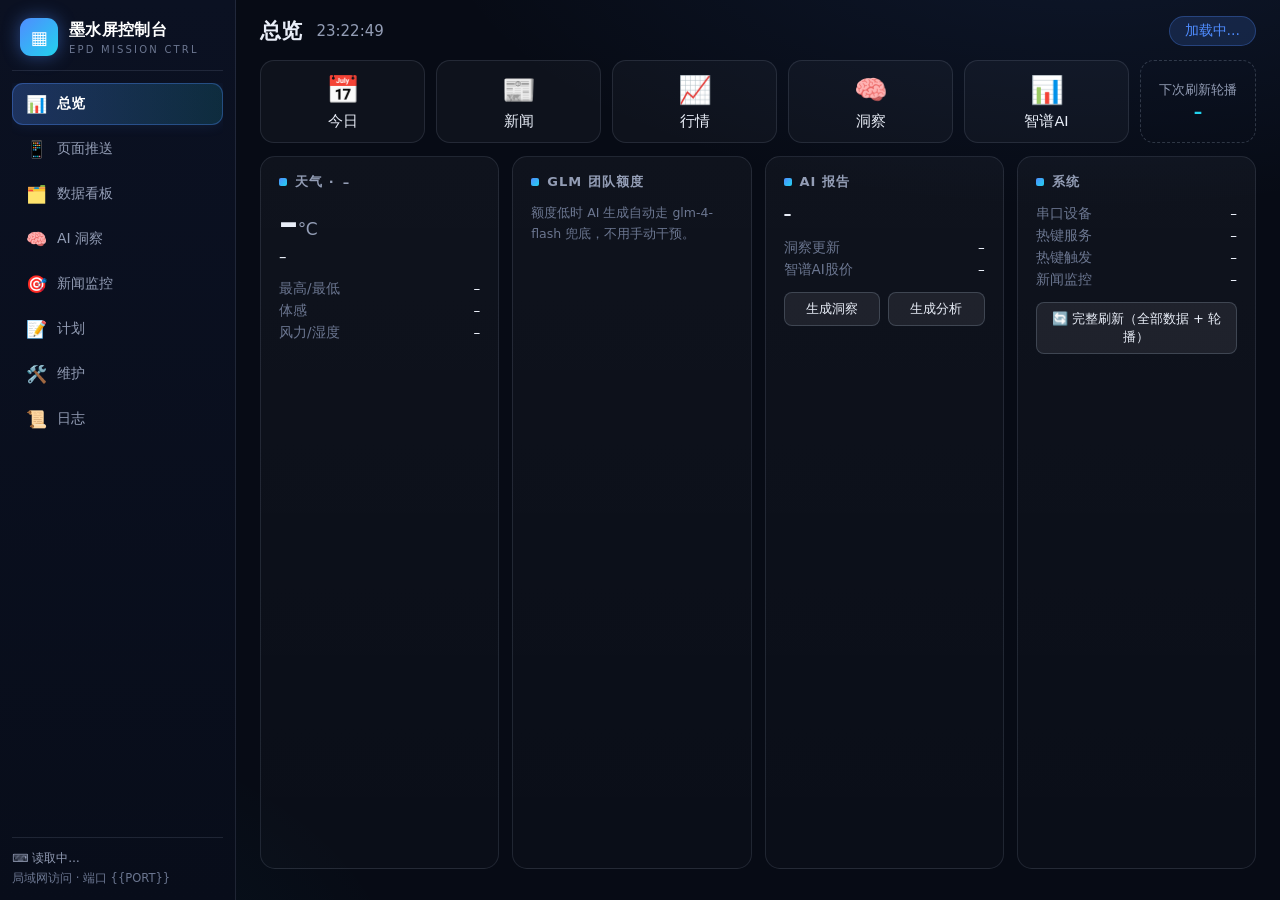
==== dashboard_serial_landscape/web/index.html @ b27498fb "Add 800x480 landscape variant (unified typography, flow-layout insight page, dual-chart stock page, " ====
<!DOCTYPE html>
<html lang="zh-CN">
<head>
<meta charset="utf-8">
<meta name="viewport" content="width=device-width, initial-scale=1">
<meta name="color-scheme" content="dark">
<title>墨水屏控制台</title>
<style>
:root {
  --bg0:#070b15; --bg1:#0d1322; --bg2:#121a2e; --bg3:#18223c;
  --line:rgba(148,163,184,.16); --line2:rgba(148,163,184,.28);
  --ink:#e9eef8; --muted:#939db5; --dim:#6b7690;
  --acc:#4f8cff; --acc2:#22d3ee; --acc-soft:rgba(79,140,255,.16);
  --ok:#34d399; --ok-soft:rgba(52,211,153,.14);
  --warn:#fbbf24; --warn-soft:rgba(251,191,36,.13);
  --bad:#f87171; --bad-soft:rgba(248,113,113,.14);
  --up:#f87171; --down:#34d399;
  --grad:linear-gradient(135deg,#4f8cff,#22d3ee);
  font-size:15px;
}
* { box-sizing:border-box; }
html, body { height:100%; }
body { margin:0; display:flex; overflow:hidden; font-family:system-ui,-apple-system,"PingFang SC","Microsoft YaHei",sans-serif; background:
  radial-gradient(1100px 500px at 85% -10%, rgba(79,140,255,.10), transparent 60%),
  radial-gradient(900px 500px at -10% 110%, rgba(34,211,238,.07), transparent 60%), var(--bg0);
  color:var(--ink); }

/* ── 左侧导航 ─────────────────────────── */
.sidebar { width:236px; flex:none; background:linear-gradient(180deg,#0b1122 0%,#080d1a 100%); border-right:1px solid var(--line); display:flex; flex-direction:column; padding:16px 12px 12px; }
.brand { display:flex; align-items:center; gap:11px; padding:2px 8px 14px; border-bottom:1px solid var(--line); }
.brand .logo { width:38px; height:38px; flex:none; border-radius:11px; background:var(--grad); display:flex; align-items:center; justify-content:center; font-size:18px; color:#fff; box-shadow:0 0 18px rgba(79,140,255,.45); }
.brand h1 { font-size:16px; margin:0; color:#fff; letter-spacing:.02em; }
.brand-sub { font-size:10px; color:var(--dim); letter-spacing:.22em; margin-top:3px; }
.nav { flex:1; display:flex; flex-direction:column; gap:3px; margin-top:12px; overflow-y:auto; }
.nav-item { display:flex; align-items:center; gap:10px; width:100%; padding:11px 13px; border:none; border-radius:11px; background:transparent; color:var(--muted); font-size:14px; cursor:pointer; text-align:left; font-family:inherit; transition:background .15s, color .15s; }
.nav-item .ico { font-size:17px; width:22px; text-align:center; flex:none; }
.nav-item:hover { background:rgba(255,255,255,.06); color:#fff; }
.nav-item.active { background:linear-gradient(90deg,rgba(79,140,255,.28),rgba(34,211,238,.14)); color:#fff; font-weight:600; box-shadow:inset 0 0 0 1px rgba(79,140,255,.35), 0 0 14px rgba(79,140,255,.12); }
.dot { width:8px; height:8px; border-radius:50%; background:var(--warn); margin-left:auto; flex:none; display:none; box-shadow:0 0 8px rgba(251,191,36,.8); }
.dot.on { display:inline-block; }
.side-foot { border-top:1px solid var(--line); padding-top:10px; margin-top:10px; font-size:11.5px; color:var(--muted); line-height:1.75; }
.side-foot b { color:var(--ok); font-weight:600; }
.side-foot .dim { color:var(--dim); }

/* ── 右侧主区 ─────────────────────────── */
.main { flex:1; min-width:0; display:flex; flex-direction:column; padding:16px 24px 18px; }
.topbar { display:flex; align-items:center; gap:14px; margin-bottom:14px; }
.crumb { font-size:21px; font-weight:700; letter-spacing:.01em; }
#clock { font-size:15px; color:var(--muted); font-variant-numeric:tabular-nums; }
#status { margin-left:auto; padding:5px 15px; border-radius:999px; background:var(--acc-soft); color:var(--acc); font-size:13.5px; white-space:nowrap; border:1px solid rgba(79,140,255,.3); }
#status.busy { background:var(--warn-soft); color:var(--warn); border-color:rgba(251,191,36,.35); }
#status.ok { background:var(--ok-soft); color:var(--ok); border-color:rgba(52,211,153,.35); }
#status.bad { background:var(--bad-soft); color:var(--bad); border-color:rgba(248,113,113,.35); }
.panel { display:none; flex:1; min-height:0; flex-direction:column; gap:13px; }
.panel.active { display:flex; animation:fade .18s ease; }
@keyframes fade { from { opacity:0; transform:translateY(4px); } to { opacity:1; } }
.panel-desc { margin:0 0 -4px; font-size:13px; color:var(--muted); }

/* ── 卡片 ─────────────────────────────── */
.card { background:linear-gradient(180deg,rgba(255,255,255,.035),rgba(255,255,255,.015)); border:1px solid var(--line); border-radius:15px; padding:16px 18px; }
.card.grow { flex:1; min-height:0; display:flex; flex-direction:column; }
.card-title { font-size:13px; font-weight:700; color:var(--muted); margin:0 0 12px; letter-spacing:.08em; display:flex; align-items:center; gap:8px; }
.card-title::before { content:""; width:8px; height:8px; border-radius:2px; background:var(--grad); flex:none; }
.card-title .right { margin-left:auto; font-weight:400; letter-spacing:0; color:var(--dim); font-size:12px; }
.grid2 { display:grid; grid-template-columns:1fr 1fr; gap:13px; }
.grid3 { display:grid; grid-template-columns:repeat(3,1fr); gap:13px; }
.grid4 { display:grid; grid-template-columns:repeat(4,1fr); gap:13px; }
.grow-row { flex:1; min-height:0; display:grid; gap:13px; }

/* ── 按钮 ─────────────────────────────── */
button { border:none; border-radius:10px; padding:10px 15px; font-size:14px; cursor:pointer; background:var(--acc); color:#fff; font-family:inherit; transition:filter .15s, transform .05s; }
button:hover { filter:brightness(1.12); }
button:active { transform:translateY(1px); }
button.ghost { background:rgba(255,255,255,.07); color:var(--ink); border:1px solid var(--line2); }
button.ghost:hover { background:rgba(255,255,255,.12); }
button.warn { background:var(--warn-soft); color:var(--warn); border:1px solid rgba(251,191,36,.3); }
button:disabled { opacity:.4; cursor:not-allowed; filter:none; transform:none; }
.btn-sm { padding:7px 11px; font-size:13px; border-radius:8px; }
.row { display:flex; flex-wrap:wrap; align-items:center; gap:8px; }
.row > button { flex:1 1 auto; }
.row .push { flex:0 0 auto; margin-left:auto; }
.full { width:100%; }
.hint { font-size:12.5px; color:var(--dim); margin-top:10px; line-height:1.65; }

/* ── 页面磁贴 ─────────────────────────── */
.pages { display:grid; grid-template-columns:repeat(5,1fr); gap:11px; }
.page-btn { display:flex; flex-direction:column; align-items:center; gap:6px; padding:16px 8px 13px; border:1px solid var(--line); border-radius:14px; background:rgba(255,255,255,.03); color:var(--ink); font-size:14.5px; cursor:pointer; font-family:inherit; transition:border-color .15s, background .15s, box-shadow .2s; }
.page-btn .ico { font-size:27px; }
.page-btn:hover { border-color:rgba(79,140,255,.55); }
.page-btn.active { border-color:transparent; background:linear-gradient(160deg,rgba(79,140,255,.25),rgba(34,211,238,.10)); box-shadow:inset 0 0 0 1.5px rgba(79,140,255,.6), 0 0 18px rgba(79,140,255,.15); font-weight:600; }
.page-btn .now { font-size:10.5px; color:var(--acc2); font-weight:700; letter-spacing:.15em; display:none; }
.page-btn.active .now { display:block; }

/* 横版磁贴 */
.lgrid { display:grid; grid-template-columns:repeat(6,1fr); gap:10px; }
.ltile { border:1px solid var(--line); border-radius:12px; padding:11px 10px 12px; display:flex; flex-direction:column; gap:8px; align-items:center; background:rgba(255,255,255,.03); }
.ltile .lt { font-size:14px; font-weight:600; }
.ltile .lt small { display:block; font-size:11px; color:var(--dim); font-weight:400; margin-top:2px; }
.ltile .lb { display:flex; gap:6px; width:100%; }
.ltile .lb button { flex:1; padding:6px 4px; font-size:12px; border-radius:7px; min-width:0; }

/* ── 数据组件 ─────────────────────────── */
.bignum { font-size:38px; font-weight:700; line-height:1; font-variant-numeric:tabular-nums; letter-spacing:-.01em; }
.bignum small { font-size:17px; color:var(--muted); font-weight:500; }
.kv { display:grid; grid-template-columns:auto 1fr; gap:4px 14px; font-size:13.5px; }
.kv dt { color:var(--dim); }
.kv dd { margin:0; text-align:right; font-variant-numeric:tabular-nums; }
.pct-up { color:var(--up); } .pct-down { color:var(--down); } .pct-flat { color:var(--muted); }
.bar { height:9px; border-radius:99px; background:rgba(255,255,255,.07); overflow:hidden; }
.bar i { display:block; height:100%; border-radius:99px; background:var(--grad); transition:width .5s ease; }
.bar.warn i { background:linear-gradient(90deg,#fbbf24,#f87171); }
.bar.ok i { background:linear-gradient(90deg,#34d399,#22d3ee); }
.chip { display:inline-flex; align-items:center; gap:5px; padding:3px 10px; border-radius:999px; background:var(--acc-soft); color:var(--acc); font-size:12px; border:1px solid rgba(79,140,255,.25); }
.chip.warn { background:var(--warn-soft); color:var(--warn); border-color:rgba(251,191,36,.25); }
.chip.ok { background:var(--ok-soft); color:var(--ok); border-color:rgba(52,211,153,.25); }
.chip.bad { background:var(--bad-soft); color:var(--bad); border-color:rgba(248,113,113,.25); }
.chip.dim { background:rgba(255,255,255,.05); color:var(--muted); border-color:var(--line); }

/* 表格 */
table { width:100%; border-collapse:collapse; font-size:14px; }
th { text-align:right; font-size:11.5px; color:var(--dim); font-weight:600; letter-spacing:.08em; padding:4px 8px; border-bottom:1px solid var(--line); }
th:first-child, td:first-child { text-align:left; }
td { padding:6.5px 8px; text-align:right; font-variant-numeric:tabular-nums; border-bottom:1px solid rgba(148,163,184,.07); }
tr:last-child td { border-bottom:none; }
td .mkt { font-size:10.5px; color:var(--dim); margin-left:5px; }

/* 新闻列 */
.news-grid { display:grid; grid-template-columns:repeat(3,1fr); gap:13px; }
.news-col h4 { margin:0 0 8px; font-size:14px; display:flex; align-items:baseline; gap:8px; }
.news-col h4 .src { font-size:11px; color:var(--dim); font-weight:400; overflow:hidden; text-overflow:ellipsis; white-space:nowrap; }
.news-item { padding:8px 10px; border-radius:10px; border:1px solid transparent; margin-bottom:6px; }
.news-item .t { font-size:13.5px; line-height:1.5; }
.news-item .s { font-size:12px; color:var(--dim); line-height:1.5; margin-top:3px; display:-webkit-box; -webkit-line-clamp:2; -webkit-box-orient:vertical; overflow:hidden; }
.news-item.pin { border-color:rgba(251,191,36,.4); background:var(--warn-soft); }
.news-item.pin .badge { display:inline-block; font-size:10.5px; background:var(--warn); color:#3b2b00; border-radius:5px; padding:1px 6px; margin-right:6px; font-weight:700; }

/* 图表 */
canvas { width:100%; display:block; }
.chart-box { background:rgba(0,0,0,.18); border:1px solid var(--line); border-radius:12px; padding:12px 12px 6px; }

/* 天气逐日 */
.days { display:grid; grid-template-columns:repeat(5,1fr); gap:8px; }
.day { text-align:center; padding:10px 4px; border-radius:11px; background:rgba(255,255,255,.04); border:1px solid var(--line); font-size:13px; }
.day .dl { color:var(--muted); font-size:12px; }
.day .dh { font-weight:700; margin-top:4px; }
.day .dlo { color:var(--dim); }
.day .dp { font-size:11.5px; color:var(--acc2); margin-top:3px; }

/* 洞察 */
.topic-chips { display:flex; flex-wrap:wrap; gap:6px; }
.topic-chips .chip { cursor:pointer; }
pre.report { flex:1; min-height:120px; overflow-y:auto; margin:10px 0 0; padding:14px 16px; border:1px solid var(--line); border-radius:12px; background:rgba(0,0,0,.2); color:var(--ink); font-family:inherit; font-size:14.5px; line-height:1.85; white-space:pre-wrap; }
.arch-list { display:flex; flex-direction:column; gap:4px; max-height:260px; overflow-y:auto; }
.arch-item { text-align:left; border:none; background:transparent; color:var(--muted); font-size:13px; padding:7px 10px; border-radius:8px; cursor:pointer; font-family:inherit; display:flex; justify-content:space-between; gap:8px; }
.arch-item:hover { background:rgba(255,255,255,.07); color:#fff; }
.arch-item.sel { background:var(--acc-soft); color:var(--acc); }
.arch-item .mt { color:var(--dim); font-size:11.5px; flex:none; }

/* 表单 */
label { font-size:13px; color:var(--muted); }
input[type=text], select { padding:9px 11px; border:1px solid var(--line2); border-radius:9px; font-size:14px; background:rgba(0,0,0,.25); color:var(--ink); font-family:inherit; width:100%; }
input[type=text]:focus, select:focus { outline:none; border-color:var(--acc); box-shadow:0 0 0 3px rgba(79,140,255,.15); }
select { min-width:90px; width:auto; }
.form-grid { display:grid; grid-template-columns:1fr 1fr; gap:12px; }
.form-item { display:flex; flex-direction:column; gap:6px; }
.form-item.span2 { grid-column:span 2; }
#planInputs { margin-top:12px; display:grid; gap:9px; }
#planInputs .item { display:flex; align-items:center; gap:10px; }
#planInputs .item span { min-width:52px; font-size:13.5px; color:var(--muted); flex:none; }
#planInputs input { flex:1; min-width:0; width:auto; }
.chk { display:flex; align-items:center; gap:8px; font-size:13.5px; color:var(--muted); cursor:pointer; }
.chk input { width:16px; height:16px; accent-color:var(--acc); }

/* 预览图 */
#preview, #imgPage6, #imgLandscape { display:none; max-width:100%; max-height:46vh; margin:12px auto 0; border:1px solid var(--line2); border-radius:12px; box-shadow:0 6px 24px rgba(0,0,0,.5); cursor:zoom-in; }

/* 日志 */
#log { flex:1; min-height:0; overflow-y:auto; background:#05080f; color:#a8b6cf; font-family:Consolas,Menlo,monospace; font-size:13px; padding:13px; border-radius:12px; border:1px solid var(--line); white-space:pre-wrap; word-break:break-all; line-height:1.6; }

/* 总览专属 */
.dash-top { display:grid; grid-template-columns:repeat(5,1fr) auto; gap:11px; align-items:stretch; }
.dash-top .page-btn { padding:13px 6px 11px; }
.next-chip { display:flex; flex-direction:column; justify-content:center; align-items:center; gap:3px; padding:0 18px; border:1px dashed var(--line2); border-radius:14px; color:var(--muted); font-size:12.5px; }
.next-chip b { font-size:17px; color:var(--acc2); }
.fresh-row { display:grid; grid-template-columns:repeat(5,1fr); gap:11px; }
.fresh { padding:10px 13px; border-radius:12px; background:rgba(255,255,255,.03); border:1px solid var(--line); }
.fresh .fl { display:flex; justify-content:space-between; font-size:12.5px; color:var(--muted); margin-bottom:7px; }
.fresh .fl b { font-variant-numeric:tabular-nums; font-weight:600; }
.fresh .fa { font-size:11px; color:var(--dim); margin-top:6px; }

/* 窄屏 */
@media (max-width:900px) {
  body { flex-direction:column; overflow:auto; height:auto; min-height:100vh; }
  .sidebar { width:auto; flex-direction:row; align-items:center; gap:8px; padding:10px 12px; }
  .brand { border:none; padding:0; }
  .brand-sub, .side-foot { display:none; }
  .nav { flex-direction:row; overflow-x:auto; margin:0; flex:1; gap:6px; }
  .nav-item { white-space:nowrap; padding:9px 12px; width:auto; }
  .main { padding:12px; overflow:visible; }
  .panel { flex:none; }
  #clock { display:none; }
  .grid4, .grid3, .grid2, .news-grid, .form-grid, .fresh-row { grid-template-columns:1fr 1fr; }
  .dash-top { grid-template-columns:repeat(3,1fr); }
  .pages { grid-template-columns:repeat(3,1fr); }
  .lgrid { grid-template-columns:repeat(3,1fr); }
  #log { height:260px; flex:none; }
}
</style>
</head>
<body>
<aside class="sidebar">
  <div class="brand">
    <span class="logo">▦</span>
    <div>
      <h1>墨水屏控制台</h1>
      <div class="brand-sub">EPD MISSION CTRL</div>
    </div>
  </div>
  <nav class="nav">
    <button class="nav-item active" data-panel="dash" onclick="showPanel('dash')"><span class="ico">📊</span>总览<span class="dot" id="dot-dash"></span></button>
    <button class="nav-item" data-panel="pages" onclick="showPanel('pages')"><span class="ico">📱</span>页面推送<span class="dot" id="dot-pages"></span></button>
    <button class="nav-item" data-panel="data" onclick="showPanel('data')"><span class="ico">🗂️</span>数据看板<span class="dot" id="dot-data"></span></button>
    <button class="nav-item" data-panel="insight" onclick="showPanel('insight')"><span class="ico">🧠</span>AI 洞察<span class="dot" id="dot-insight"></span></button>
    <button class="nav-item" data-panel="monitor" onclick="showPanel('monitor')"><span class="ico">🎯</span>新闻监控<span class="dot" id="dot-monitor"></span></button>
    <button class="nav-item" data-panel="plans" onclick="showPanel('plans')"><span class="ico">📝</span>计划<span class="dot" id="dot-plans"></span></button>
    <button class="nav-item" data-panel="maint" onclick="showPanel('maint')"><span class="ico">🛠️</span>维护<span class="dot" id="dot-maint"></span></button>
    <button class="nav-item" data-panel="logs" onclick="showPanel('logs')"><span class="ico">📜</span>日志<span class="dot" id="dot-logs"></span></button>
  </nav>
  <div class="side-foot">
    <div>⌨️ <span id="hotkeyStatus">读取中…</span></div>
    <div class="dim">局域网访问 · 端口 {{PORT}}</div>
  </div>
</aside>

<main class="main">
  <div class="topbar">
    <div class="crumb" id="crumb">总览</div>
    <span id="clock">--:--:--</span>
    <span id="status">加载中…</span>
  </div>

  <!-- ═══ 总览 ═══ -->
  <section class="panel active" id="panel-dash">
    <div class="dash-top">
      <button class="page-btn" data-page="1" onclick="run('page1')"><span class="ico">📅</span>今日<span class="now">● 当前</span></button>
      <button class="page-btn" data-page="2" onclick="run('page2')"><span class="ico">📰</span>新闻<span class="now">● 当前</span></button>
      <button class="page-btn" data-page="3" onclick="run('page3')"><span class="ico">📈</span>行情<span class="now">● 当前</span></button>
      <button class="page-btn" data-page="4" onclick="run('page4')"><span class="ico">🧠</span>洞察<span class="now">● 当前</span></button>
      <button class="page-btn" data-page="5" onclick="run('page5')"><span class="ico">📊</span>智谱AI<span class="now">● 当前</span></button>
      <div class="next-chip">下次刷新轮播<b id="ovNext">–</b></div>
    </div>

    <div class="grow-row" style="grid-template-columns:repeat(4,1fr);">
      <div class="card">
        <div class="card-title">天气 · <span id="ovCity">–</span><span class="right" id="ovWxUpdated"></span></div>
        <div class="bignum" id="ovTemp">–<small>°C</small></div>
        <div style="margin:7px 0 10px; font-size:15px;" id="ovDesc">–</div>
        <dl class="kv">
          <dt>最高/最低</dt><dd id="ovHL">–</dd>
          <dt>体感</dt><dd id="ovFeels">–</dd>
          <dt>风力/湿度</dt><dd id="ovWind">–</dd>
        </dl>
        <div id="ovAlert" style="display:none; margin-top:10px;" class="chip warn">⚠ 预警</div>
      </div>
      <div class="card">
        <div class="card-title">GLM 团队额度<span class="right" id="ovGlmLevel"></span></div>
        <div id="ovQuotas"></div>
        <div class="hint" style="margin-top:12px;">额度低时 AI 生成自动走 glm-4-flash 兜底，不用手动干预。</div>
      </div>
      <div class="card">
        <div class="card-title">AI 报告</div>
        <div style="font-size:16px; font-weight:700; line-height:1.4;" id="ovTopic">–</div>
        <div style="margin:6px 0 10px;" id="ovDomain"></div>
        <dl class="kv">
          <dt>洞察更新</dt><dd id="ovInsUpdated">–</dd>
          <dt>智谱AI股价</dt><dd id="ovStock">–</dd>
        </dl>
        <div class="row" style="margin-top:12px;">
          <button class="ghost btn-sm" onclick="run('analysis')">生成洞察</button>
          <button class="ghost btn-sm" onclick="run('stock')">生成分析</button>
        </div>
      </div>
      <div class="card">
        <div class="card-title">系统</div>
        <dl class="kv">
          <dt>串口设备</dt><dd id="ovSerial">–</dd>
          <dt>热键服务</dt><dd id="ovHotkey">–</dd>
          <dt>热键触发</dt><dd id="ovHotkeyCnt">–</dd>
          <dt>新闻监控</dt><dd id="ovTask">–</dd>
        </dl>
        <div class="row" style="margin-top:12px;">
          <button class="ghost btn-sm full" onclick="run('refresh')">🔄 完整刷新（全部数据 + 轮播）</button>
        </div>
      </div>
    </div>

    <div class="fresh-row" id="ovFresh"></div>
  </section>

  <!-- ═══ 页面推送 ═══ -->
  <section class="panel" id="panel-pages">
    <p class="panel-desc">点击推送到墨水屏（横版 800×480 五页轮播），蓝色高亮为屏幕当前页。</p>
    <div class="card">
      <div class="card-title">横版 · 800×480 五页轮播</div>
      <div class="pages">
        <button class="page-btn" data-page="1" onclick="run('page1')"><span class="ico">📅</span>今日<span class="now">● 当前</span></button>
        <button class="page-btn" data-page="2" onclick="run('page2')"><span class="ico">📰</span>新闻<span class="now">● 当前</span></button>
        <button class="page-btn" data-page="3" onclick="run('page3')"><span class="ico">📈</span>行情<span class="now">● 当前</span></button>
        <button class="page-btn" data-page="4" onclick="run('page4')"><span class="ico">🧠</span>洞察<span class="now">● 当前</span></button>
        <button class="page-btn" data-page="5" onclick="run('page5')"><span class="ico">📊</span>智谱AI<span class="now">● 当前</span></button>
      </div>
      <div class="row" style="margin-top:12px;">
        <button class="ghost" onclick="run('page' + curPage, true)">⚡ 强制联网刷新当前页</button>
        <button onclick="run('switch_portrait')">↔️ 一键切换到竖版运营</button>
      </div>
      <div class="hint">切页优先用缓存秒出（行情盘中 3 分钟 / 新闻 10 分钟 / 天气 30 分钟内视为新鲜）；快捷键 M1–M5、F13–F17 或 Ctrl+Alt+1–5（需本页面获得焦点）。切换竖版会同时改计划任务与开机自启，切换后本控制台自动重启为竖版。</div>
    </div>
  </section>

  <!-- ═══ 数据看板 ═══ -->
  <section class="panel" id="panel-data">
    <div class="row" style="margin:0">
      <p class="panel-desc" style="margin:0">屏幕上每页背后的实时数据（本地缓存，随刷新任务更新）</p>
      <button class="ghost btn-sm push" onclick="fetchData(true)">↻ 重新加载</button>
    </div>
    <div class="grid2" style="grid-template-columns:5fr 7fr;">
      <div class="card">
        <div class="card-title">天气详情 · <span id="dCity">–</span><span class="right" id="dWxUpdated"></span></div>
        <div class="row" style="align-items:baseline; gap:14px;">
          <div class="bignum" id="dTemp">–<small>°C</small></div>
          <div style="font-size:16px;" id="dDesc">–</div>
        </div>
        <dl class="kv" style="margin-top:10px;">
          <dt>最高/最低</dt><dd id="dHL">–</dd>
          <dt>体感</dt><dd id="dFeels">–</dd>
          <dt>风力</dt><dd id="dWind">–</dd>
          <dt>湿度</dt><dd id="dHum">–</dd>
          <dt>气压</dt><dd id="dPres">–</dd>
          <dt>日出/日落</dt><dd id="dSun">–</dd>
          <dt>月相</dt><dd id="dMoon">–</dd>
        </dl>
        <div class="chart-box" style="margin-top:12px;"><canvas id="cvHourly" height="150"></canvas></div>
        <div class="days" id="dDays" style="margin-top:12px;"></div>
      </div>
      <div class="card" style="display:flex; flex-direction:column;">
        <div class="card-title">智谱AI · 港股 2513 分时<span class="right" id="dIntraUpdated"></span></div>
        <div class="row" style="margin:0 0 8px; gap:16px; font-size:14px;">
          <span>现价 <b id="dIntraLast" style="font-size:17px;">–</b></span>
          <span id="dIntraChg">–</span>
          <span style="color:var(--dim);">昨收 <span id="dPrevClose">–</span></span>
        </div>
        <div class="chart-box" style="flex:1; display:flex; align-items:stretch;"><canvas id="cvIntraday" height="300" style="flex:1;"></canvas></div>
        <div class="hint" id="dIntraMeta"></div>
      </div>
    </div>
    <div class="grid2">
      <div class="card">
        <div class="card-title">自选与指数<span class="right" id="dMktUpdated"></span></div>
        <table id="dWatch"></table>
        <div style="height:10px;"></div>
        <table id="dRef"></table>
        <div id="dSectors" style="margin-top:12px;"></div>
      </div>
      <div class="card">
        <div class="card-title">新闻三栏 · 标题 + AI 摘要<span class="right" id="dNewsUpdated"></span></div>
        <div class="news-grid" id="dNews" style="grid-template-columns:1fr; max-height:340px; overflow-y:auto;"></div>
      </div>
    </div>
  </section>

  <!-- ═══ AI 洞察 ═══ -->
  <section class="panel" id="panel-insight">
    <p class="panel-desc">页4 认知洞察 + 页5 智谱AI 分析；每次触发按领域轮换新主题，历史主题自动去重并归档到 Obsidian。</p>
    <div class="grid2" style="grid-template-columns:7fr 5fr;">
      <div class="card grow">
        <div class="card-title">页4 · 当前洞察<span class="right" id="p4Updated"></span></div>
        <div id="page4Topic" style="font-size:16px; font-weight:700;">读取中…</div>
        <div id="page4Meta" style="display:flex; flex-wrap:wrap; gap:6px; margin:8px 0;"></div>
        <div id="page4Recent" style="color:var(--muted); font-size:12.5px; line-height:1.6;"></div>
        <div class="row" style="margin-top:10px;">
          <button class="ghost btn-sm" onclick="run('preview_page4')">仅预览</button>
          <button class="btn-sm" onclick="run('page4')">切到页4</button>
          <button class="ghost btn-sm" onclick="run('analysis')">重新生成并推送</button>
        </div>
        <pre class="report" id="page4Report"></pre>
      </div>
      <div style="display:flex; flex-direction:column; gap:13px; min-height:0;">
        <div class="card">
          <div class="card-title">页5 · 智谱AI 分析<span class="right" id="p5Updated"></span></div>
          <div class="row" style="margin:0 0 8px; gap:10px;">
            <span style="font-size:15px;">股价 <b id="p5Price">–</b></span>
            <span id="p5Pct">–</span>
            <span id="p5Stale" class="chip dim" style="display:none;">收盘后</span>
          </div>
          <pre class="report" id="p5Report" style="max-height:210px; min-height:80px;"></pre>
          <div class="row" style="margin-top:10px;">
            <button class="ghost btn-sm full" onclick="run('stock')">重新生成并推送（约 1–3 分钟）</button>
          </div>
        </div>
        <div class="card grow">
          <div class="card-title">Obsidian 归档<span class="right" id="archCount"></span></div>
          <div class="arch-list" id="archList"></div>
          <pre class="report" id="archContent" style="max-height:200px; display:none;"></pre>
        </div>
      </div>
    </div>
  </section>

  <!-- ═══ 新闻监控 ═══ -->
  <section class="panel" id="panel-monitor">
    <p class="panel-desc">盯梢某条新闻：每次新闻刷新时按搜索词抓取 Google News，标题命中规则即置顶到指定栏目并打角标，轮出后粘性保留，直到停用。</p>
    <div class="grid2">
      <div class="card">
        <div class="card-title">当前任务</div>
        <div id="mtStatus"></div>
        <div class="hint">典型用法：发布会前填「搜索词 = 机型名，匹配正则 = 型号，要求价格 = 勾选」，售价官宣后自动置顶打「价」角标。停用后重新保存即可复用上次的命中。</div>
      </div>
      <div class="card">
        <div class="card-title">配置</div>
        <div class="form-grid">
          <div class="form-item span2"><label>搜索词（Google News query）</label><input type="text" id="mtQuery" placeholder="如：华为 Pura X View 售价 when:1d"></div>
          <div class="form-item"><label>标题匹配正则（IGNORECASE）</label><input type="text" id="mtMatch" placeholder="如：pura\s*x\s*view"></div>
          <div class="form-item"><label>角标字（≤4 字）</label><input type="text" id="mtBadge" value="价" maxlength="4"></div>
          <div class="form-item"><label>置顶栏目</label><select id="mtBand"><option value="domestic">国内</option><option value="international">国际</option><option value="ai">AI</option></select></div>
          <div class="form-item" style="justify-content:flex-end;"><label>命中判定</label><label class="chk"><input type="checkbox" id="mtPrice" checked>标题须含真实价格</label></div>
        </div>
        <div class="row" style="margin-top:14px;">
          <button onclick="saveTask()">启用并保存</button>
          <button class="warn" onclick="stopTask()">停用任务</button>
        </div>
        <div class="hint">猜价/爆料/传闻类标题（“猜”“曝”“疑似”）会被自动排除——只要官方口径。</div>
      </div>
    </div>
  </section>

  <!-- ═══ 计划 ═══ -->
  <section class="panel" id="panel-plans">
    <p class="panel-desc">推送到页1「今日」看板的计划栏，最多 5 条，分号分隔多条内容。</p>
    <div class="card">
      <div class="card-title">计划列表</div>
      <div class="row">
        <label>数量</label>
        <select id="planCount" onchange="showPlanInputs()">
          <option>1</option><option>2</option><option>3</option><option>4</option><option>5</option>
        </select>
        <button class="push" onclick="submitPlans()">提交并推送</button>
      </div>
      <div id="planInputs"></div>
    </div>
  </section>

  <!-- ═══ 维护 ═══ -->
  <section class="panel" id="panel-maint">
    <p class="panel-desc">渲染预览、清屏与测试图案；切页/刷新完成后预览图也会显示在这里。</p>
    <div class="grid2">
      <div class="card">
        <div class="card-title">操作</div>
        <div class="row">
          <button class="ghost" onclick="run('preview')">渲染预览</button>
          <button class="warn" onclick="run('clear')">清屏（全白）</button>
        </div>
        <details>
          <summary style="font-size:13.5px; color:var(--muted); cursor:pointer; margin-top:12px;">测试图案</summary>
          <div class="row" style="margin-top:8px;">
            <button class="ghost btn-sm" onclick="run('test_info')">信息卡</button>
            <button class="ghost btn-sm" onclick="run('test_chess')">棋盘格</button>
            <button class="ghost btn-sm" onclick="run('test_black')">全黑</button>
          </div>
        </details>
        <div class="hint">清屏/测试图案直接推串口；预览只渲染不推送。设备换 USB 口时推送按 VID:PID 自动找回。</div>
      </div>
      <div class="card" style="display:flex; flex-direction:column;">
        <div class="card-title">预览</div>
        <img id="preview" alt="预览图" style="margin:0; flex:1; min-height:0; object-fit:contain;" onclick="window.open(this.src)">
      </div>
    </div>
  </section>

  <!-- ═══ 日志 ═══ -->
  <section class="panel" id="panel-logs">
    <div class="card grow">
      <div class="card-title">最近一次任务的实时输出<span class="right">每 2 秒刷新 · 最多 200 行</span></div>
      <div id="log"></div>
    </div>
  </section>
</main>
<script src="app.js"></script>
</body>
</html>
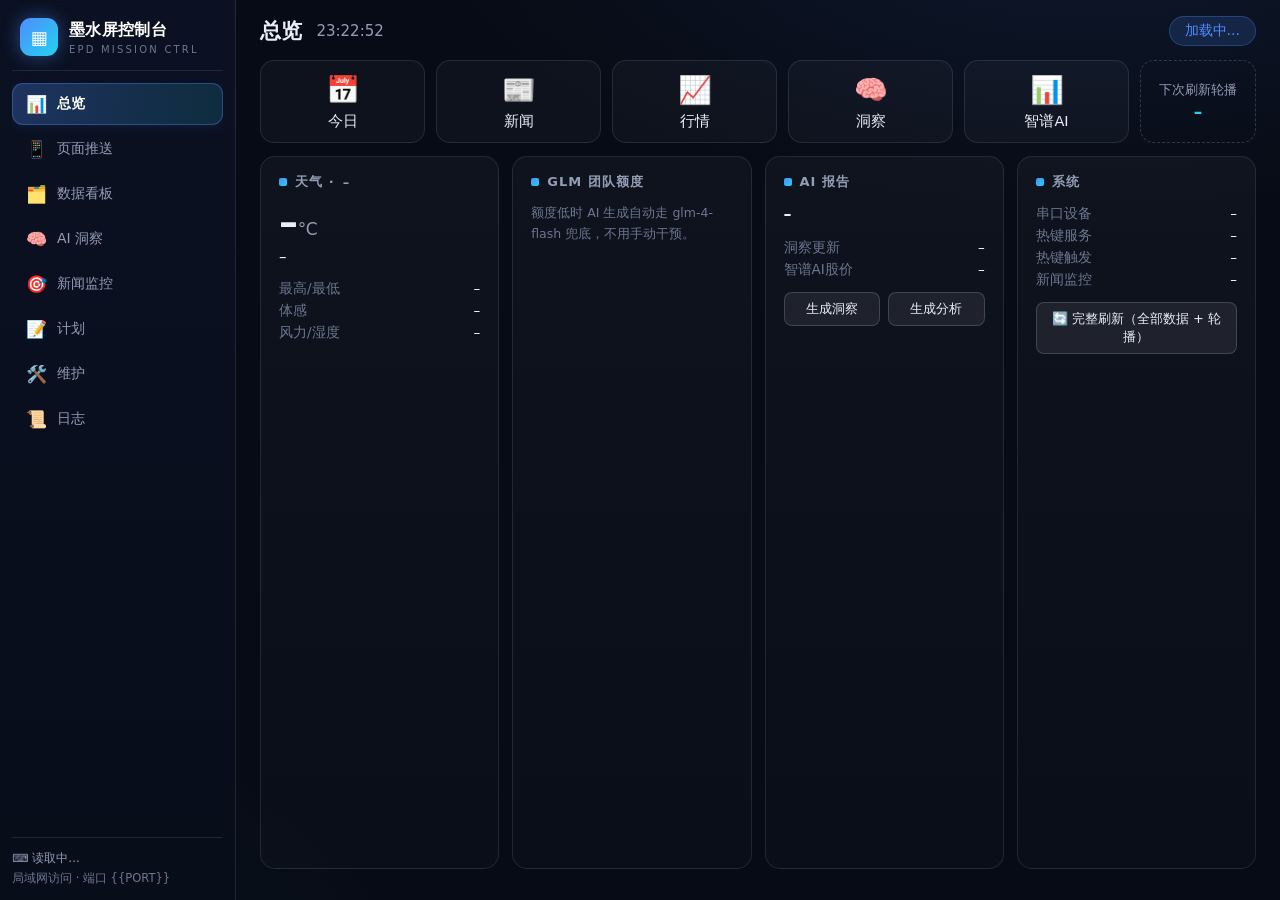
==== commit c3006159: "Restructure into a shared epd_dashboard core (variant layouts/renderers, ops/ script layer, thin var" ====
--- a/dashboard_serial_landscape/web/index.html
+++ b/dashboard_serial_landscape/web/index.html
@@ -435,7 +435,7 @@
 
   <!-- ═══ 计划 ═══ -->
   <section class="panel" id="panel-plans">
-    <p class="panel-desc">推送到页1「今日」看板的计划栏，最多 5 条，分号分隔多条内容。</p>
+    <p class="panel-desc">推送到页1「今日」看板的计划栏，最多 5 条；每条前可选优先级（P0 起，档位数随条数），页1 会以加粗标签显示。</p>
     <div class="card">
       <div class="card-title">计划列表</div>
       <div class="row">
